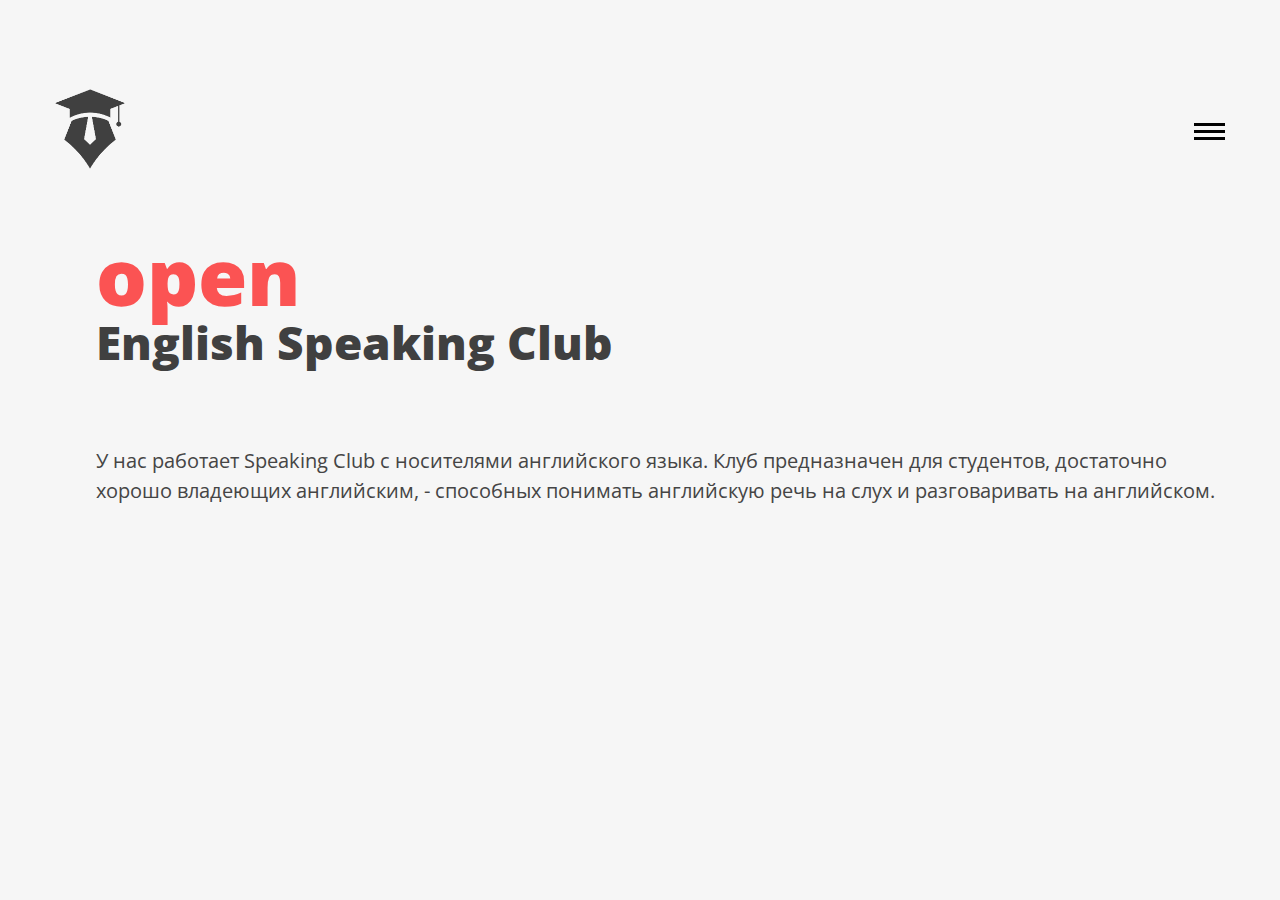
==== index.html @ 049766e4 "initial commit" ====
<!doctype html>
<html lang="en">
<head>
    <meta charset="UTF-8">
    <meta name="viewport"
          content="width=device-width, user-scalable=no, initial-scale=1.0, maximum-scale=1.0, minimum-scale=1.0">
    <meta http-equiv="X-UA-Compatible" content="ie=edge">
    <link rel="stylesheet" href="css/style.css">
    <title>Open Speaking Club</title>
</head>
<body>
<!-- header -->

<header role="header">

    <div class="container">

        <!-- logo -->

        <div id="logo">

            <a href="index.html" title="open-english LLC"><img src="images/logo-englcl.png" title="Open Speaking Club" alt="Open Speaking Club" width="70"/></a>

        </div>

        <!-- logo -->

        <!-- nav -->

        <nav role="header-nav" class="navy">
            <div id="menu-button" class=""><span></span><span></span><span></span></div>
            <ul class="hidden">

                <li class="nav-active"><a href="index.html" title="Work">Work</a></li>

                <li><a href="about.html" title="About">About</a></li>

                <li><a href="blog.html" title="Blog">Blog</a></li>

                <li><a href="contact.html" title="Contact">Contact</a></li>

            </ul>

        </nav>

        <!-- nav -->

    </div>

</header>

<main role="main-home" class="container">
    <div class="row">
        <section class="col-xs-12 col-sm-6 col-md-6 col-lg-6 ">

            <article role="pge-title-content">

                <header>

                    <h2><span>open</span> English Speaking Club</h2>

                </header>

                <p>У нас работает Speaking Club с носителями английского языка. Клуб предназначен для студентов, достаточно хорошо владеющих английским, - способных понимать английскую речь на слух и разговаривать на английском.</p>

            </article>

        </section>
    </div>
</main>

<script src="js/nav.js"></script>
</body>
</html>
---- css/style.css ----
@import url(https://fonts.googleapis.com/css?family=Open+Sans:400,300,300italic,400italic,600,600italic,700,700italic,800,800italic);


body{
    background-color: #f6f6f6;
    font-family: "Open Sans", sans-serif;
}
.hidden{
    /*display:none;*/
    top: -200% !important;
}

/*===== Header ===*/

header[role="header"]{ padding-top:80px; padding-bottom:39px}

header[role="header"] .container> div#logo{ padding:0; margin:0}

header[role="header"] .container> div#logo{ max-width:66px; float:left}

header[role="header"] .container> div#logo:active{opacity: .8}

header[role="header"] nav{ display:inline; padding-top:10px;transition-delay: 0s;

    transition-duration: 0.6s;transition-property: all;transition-timing-function: ease;}

header[role="header"] nav ul{position: fixed; z-index:60; text-align:center; width:100%; height:100%; top:0; left:0; right:0; background-color:rgba(255,255,255,0.8); padding:0; margin:0; padding-top:199px; transition: .8s ease-in-out;}

header[role="header"] nav ul > li{ font-weight:800; font-size:42px; display:block}

header[role="header"] nav ul > li > a{ display:block; line-height:72px; color:#404040}

header[role="header"] nav ul > li:hover a,header[role="header"] nav ul > li.nav-active a{ text-decoration:none; color:#fb5353;-webkit-transition: .5s; -moz-transition: .5s; -ms-transition: .5s; -o-transition: .5s; transition: .5s;}

header[role="header"] nav #menu-button {margin-top:35px; width: 31px;font-size: 0;float: right;height: 19px;position: relative; z-index:70;

    -webkit-transform: rotate(0deg);-moz-transform: rotate(0deg);-o-transform: rotate(0deg);transform: rotate(0deg);-webkit-transition: .5s ease-in-out;-moz-transition: .5s ease-in-out;-o-transition: .5s ease-in-out;transition: .5s ease-in-out;cursor: pointer;}

header[role="header"] nav #menu-button span {display: block;position: absolute;z-index: 60;height: 3px;

    width: 100%;background: #111111;opacity: 1;left: 0;

    -webkit-transform: rotate(0deg);-moz-transform: rotate(0deg);-o-transform: rotate(0deg);

    transform: rotate(0deg);-webkit-transition: .25s ease-in-out;-moz-transition: .25s ease-in-out;-o-transition: .25s ease-in-out;transition: .25s ease-in-out;}

header[role="header"] nav #menu-button span {background: #010101;}

header[role="header"] nav #menu-button span:nth-child(1) {top:0px;}

header[role="header"] nav #menu-button span:nth-child(2) {top:7px;}

header[role="header"] nav #menu-button span:nth-child(3) {top:14px;}

header[role="header"] nav #menu-button.open span:nth-child(1) {top: 10px;

    -webkit-transform: rotate(135deg);-moz-transform: rotate(135deg);-o-transform: rotate(135deg);transform: rotate(135deg);}

header[role="header"] nav #menu-button.open span:nth-child(2) {opacity: 0;left: -60px;}

header[role="header"] nav #menu-button.open span:nth-child(3) {top: 10px;

    -webkit-transform: rotate(-135deg);-moz-transform: rotate(-135deg);-o-transform: rotate(-135deg);transform: rotate(-135deg);}

/*===== main ===*/

main[role="main-home"],main[role="main-inner-wrapper"] { padding-bottom:90px}

main[role="main-home"] article[role="pge-title-content"],main[role="main-inner-wrapper"] article[role="pge-title-content"]{ padding-left:41px}

main[role="main-home"] article[role="pge-title-content"] header,main[role="main-inner-wrapper"] article[role="pge-title-content"] header{ padding-bottom:19px; padding-top:83px}

main[role="main-home"] article[role="pge-title-content"] header h2,main[role="main-inner-wrapper"] article[role="pge-title-content"] header h2{ font-size:46px; line-height:53px; color:#404040; font-weight:800}

main[role="main-home"] article[role="pge-title-content"] header h2 span,main[role="main-inner-wrapper"] article[role="pge-title-content"] header h2 span{ display:block; font-size:80px; color:#fb5353; padding-bottom:15px}

main[role="main-home"] article[role="pge-title-content"] p,main[role="main-inner-wrapper"] article[role="pge-title-content"] p{ font-size:20px; line-height:30px; color:#454545}

/*===Bootstrap containers======*/
.row>*{
   display: inline;
}
.container{
    padding-right: 15px;
    padding-left: 15px;
    margin-right: auto;
    margin-left: auto;
}
@media (min-width: 768px){
    .container {
        width: 750px;
    }
}

@media (min-width: 992px){
    .container {
        width: 970px;
    }
}

@media (min-width: 1200px){
    .container {
        width: 1170px;
    }
}
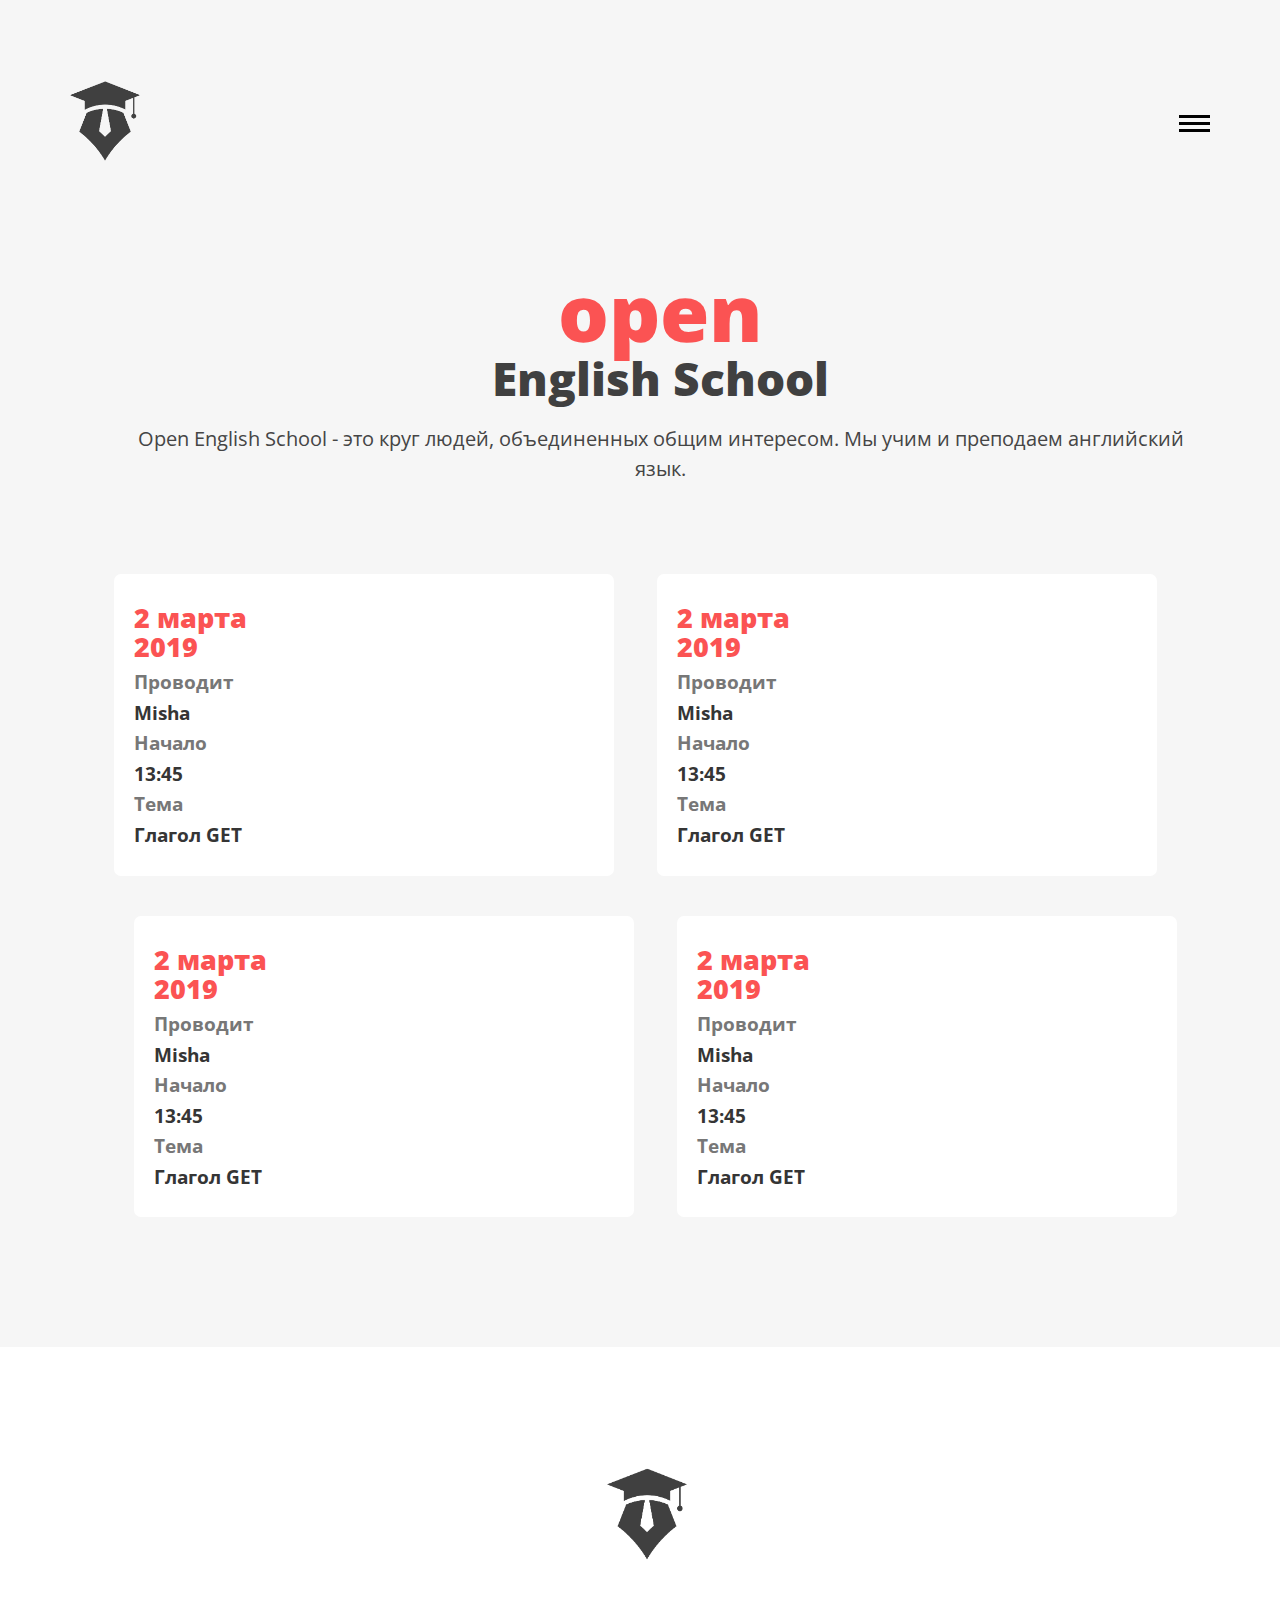
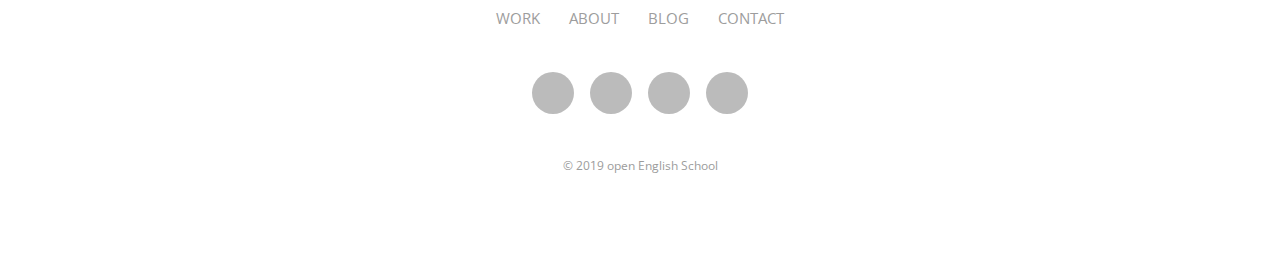
==== commit 57c14408: "adding content (start)" ====
--- a/index.html
+++ b/index.html
@@ -5,8 +5,12 @@
     <meta name="viewport"
           content="width=device-width, user-scalable=no, initial-scale=1.0, maximum-scale=1.0, minimum-scale=1.0">
     <meta http-equiv="X-UA-Compatible" content="ie=edge">
+    <link rel="stylesheet" href="css/responsive.css">
     <link rel="stylesheet" href="css/style.css">
-    <title>Open Speaking Club</title>
+    <link rel="stylesheet" href="css/set2.css">
+    <link rel="stylesheet" href="css/bootstrap.min.css">
+    <link rel="stylesheet" href="https://use.fontawesome.com/releases/v5.8.1/css/all.css" integrity="sha384-50oBUHEmvpQ+1lW4y57PTFmhCaXp0ML5d60M1M7uH2+nqUivzIebhndOJK28anvf" crossorigin="anonymous">
+    <title>Open Speaking School</title>
 </head>
 <body>
 <!-- header -->
@@ -19,7 +23,7 @@
 
         <div id="logo">
 
-            <a href="index.html" title="open-english LLC"><img src="images/logo-englcl.png" title="Open Speaking Club" alt="Open Speaking Club" width="70"/></a>
+            <a href="index.html" title="open-english"><img src="images/logo-englcl.png" title="Open Speaking Club" alt="Open Speaking Club" width="70"/></a>
 
         </div>
 
@@ -29,15 +33,15 @@
 
         <nav role="header-nav" class="navy">
             <div id="menu-button" class=""><span></span><span></span><span></span></div>
-            <ul class="hidden">
+            <ul class="hidden-castom">
 
                 <li class="nav-active"><a href="index.html" title="Work">Work</a></li>
 
-                <li><a href="about.html" title="About">About</a></li>
-
-                <li><a href="blog.html" title="Blog">Blog</a></li>
-
-                <li><a href="contact.html" title="Contact">Contact</a></li>
+                <li><a href="pages/about.html" title="About">About</a></li>
+
+                <li><a href="pages/blog.html" title="Blog">Blog</a></li>
+
+                <li><a href="pages/contact.html" title="Contact">Contact</a></li>
 
             </ul>
 
@@ -51,23 +55,147 @@
 
 <main role="main-home" class="container">
     <div class="row">
-        <section class="col-xs-12 col-sm-6 col-md-6 col-lg-6 ">
+
+        <section class="col-md-12 grid">
 
             <article role="pge-title-content">
 
                 <header>
 
-                    <h2><span>open</span> English Speaking Club</h2>
+                    <div><span>open</span> English School</div>
 
                 </header>
 
-                <p>У нас работает Speaking Club с носителями английского языка. Клуб предназначен для студентов, достаточно хорошо владеющих английским, - способных понимать английскую речь на слух и разговаривать на английском.</p>
+                <p>Open English School - это круг людей, объединенных общим интересом. Мы учим и преподаем английский язык.</p>
 
             </article>
 
         </section>
     </div>
+
+
+    <div class="container">
+        <div class="row cards">
+
+                <div class="card">
+                    <div class="card-body">
+                        <h5 class="card-title">
+                            <div class="day">2 марта</div>
+                            <div class="year">2019</div>
+                        </h5>
+                        <h6 class="card-subtitle mb-2 text-muted">Проводит</h6>
+                        <h5 class="card-sub-subtitle">Misha</h5>
+
+                        <h6 class="card-subtitle mb-2 text-muted">Начало</h6>
+                        <h5 class="card-sub-subtitle">13:45</h5>
+
+                        <h6 class="card-subtitle mb-2 text-muted">Тема</h6>
+                        <h5 class="card-sub-subtitle">Глагол GET</h5>
+                    </div>
+                </div>
+
+                <div class="card">
+                    <div class="card-body">
+                        <h5 class="card-title">
+                            <div class="day">2 марта</div>
+                            <div class="year">2019</div>
+                        </h5>
+                        <h6 class="card-subtitle mb-2 text-muted">Проводит</h6>
+                        <h5 class="card-sub-subtitle">Misha</h5>
+
+                        <h6 class="card-subtitle mb-2 text-muted">Начало</h6>
+                        <h5 class="card-sub-subtitle">13:45</h5>
+
+                        <h6 class="card-subtitle mb-2 text-muted">Тема</h6>
+                        <h5 class="card-sub-subtitle">Глагол GET</h5>
+                    </div>
+                </div>
+
+                <div class="card">
+                    <div class="card-body">
+                        <h5 class="card-title">
+                            <div class="day">2 марта</div>
+                            <div class="year">2019</div>
+                        </h5>
+                        <h6 class="card-subtitle mb-2 text-muted">Проводит</h6>
+                        <h5 class="card-sub-subtitle">Misha</h5>
+
+                        <h6 class="card-subtitle mb-2 text-muted">Начало</h6>
+                        <h5 class="card-sub-subtitle">13:45</h5>
+
+                        <h6 class="card-subtitle mb-2 text-muted">Тема</h6>
+                        <h5 class="card-sub-subtitle">Глагол GET</h5>
+                    </div>
+                </div>
+
+                <div class="card" style="margin-right: 0">
+                    <div class="card-body">
+                        <h5 class="card-title">
+                            <div class="day">2 марта</div>
+                            <div class="year">2019</div>
+                        </h5>
+                        <h6 class="card-subtitle mb-2 text-muted">Проводит</h6>
+                        <h5 class="card-sub-subtitle">Misha</h5>
+
+                        <h6 class="card-subtitle mb-2 text-muted">Начало</h6>
+                        <h5 class="card-sub-subtitle">13:45</h5>
+
+                        <h6 class="card-subtitle mb-2 text-muted">Тема</h6>
+                        <h5 class="card-sub-subtitle">Глагол GET</h5>
+                    </div>
+                </div>
+            </div>
+    </div>
 </main>
+
+
+<footer role="footer">
+
+    <!-- logo -->
+
+    <h1>
+
+        <a href="index.html" title="open-english"><img src="images/logo-englcl.png" width="80" title="open-english" alt="open-english"/></a>
+
+    </h1>
+
+    <!-- logo -->
+
+    <!-- nav -->
+
+    <nav role="footer-nav">
+
+        <ul>
+
+            <li><a href="pages/index.html" title="Work">Work</a></li>
+
+            <li><a href="pages/about.html" title="About">About</a></li>
+
+            <li><a href="pages/blog.html" title="Blog">Blog</a></li>
+
+            <li><a href="pages/contact.html" title="Contact">Contact</a></li>
+
+        </ul>
+
+    </nav>
+
+    <!-- nav -->
+
+    <ul role="social-icons">
+
+        <li><a href="#"><i class="fab fa-telegram-plane" aria-hidden="true"></i></a></li>
+
+        <li><a href="#"><i class="fab fa-facebook-f" aria-hidden="true"></i></a></li>
+
+        <li><a href="#"><i class="fab fa-linkedin-in" aria-hidden="true"></i></a></li>
+
+        <li><a href="#"><i class="fab fa-instagram" aria-hidden="true"></i></a></li>
+
+    </ul>
+
+    <p class="copy-right">&copy; 2019  open English School</p>
+
+</footer>
 
 <script src="js/nav.js"></script>
 </body>
--- a/css/responsive.css
+++ b/css/responsive.css
@@ -0,0 +1,11 @@
+@media (max-width: 1440px) {
+    main[role="main-home"] .container .row .card{
+        width: 500px !important;
+    }
+}
+
+@media (max-width: 768px) {
+    main[role="main-home"] .container .row .card{
+        width: 100% !important;
+    }
+}--- a/css/style.css
+++ b/css/style.css
@@ -5,104 +5,296 @@
     background-color: #f6f6f6;
     font-family: "Open Sans", sans-serif;
 }
-.hidden{
+.hidden-castom{
     /*display:none;*/
     top: -200% !important;
 }
-
 /*===== Header ===*/
 
-header[role="header"]{ padding-top:80px; padding-bottom:39px}
-
-header[role="header"] .container> div#logo{ padding:0; margin:0}
-
-header[role="header"] .container> div#logo{ max-width:66px; float:left}
-
-header[role="header"] .container> div#logo:active{opacity: .8}
-
-header[role="header"] nav{ display:inline; padding-top:10px;transition-delay: 0s;
-
-    transition-duration: 0.6s;transition-property: all;transition-timing-function: ease;}
-
-header[role="header"] nav ul{position: fixed; z-index:60; text-align:center; width:100%; height:100%; top:0; left:0; right:0; background-color:rgba(255,255,255,0.8); padding:0; margin:0; padding-top:199px; transition: .8s ease-in-out;}
-
-header[role="header"] nav ul > li{ font-weight:800; font-size:42px; display:block}
-
-header[role="header"] nav ul > li > a{ display:block; line-height:72px; color:#404040}
-
-header[role="header"] nav ul > li:hover a,header[role="header"] nav ul > li.nav-active a{ text-decoration:none; color:#fb5353;-webkit-transition: .5s; -moz-transition: .5s; -ms-transition: .5s; -o-transition: .5s; transition: .5s;}
-
-header[role="header"] nav #menu-button {margin-top:35px; width: 31px;font-size: 0;float: right;height: 19px;position: relative; z-index:70;
-
-    -webkit-transform: rotate(0deg);-moz-transform: rotate(0deg);-o-transform: rotate(0deg);transform: rotate(0deg);-webkit-transition: .5s ease-in-out;-moz-transition: .5s ease-in-out;-o-transition: .5s ease-in-out;transition: .5s ease-in-out;cursor: pointer;}
-
-header[role="header"] nav #menu-button span {display: block;position: absolute;z-index: 60;height: 3px;
-
-    width: 100%;background: #111111;opacity: 1;left: 0;
-
-    -webkit-transform: rotate(0deg);-moz-transform: rotate(0deg);-o-transform: rotate(0deg);
-
-    transform: rotate(0deg);-webkit-transition: .25s ease-in-out;-moz-transition: .25s ease-in-out;-o-transition: .25s ease-in-out;transition: .25s ease-in-out;}
-
-header[role="header"] nav #menu-button span {background: #010101;}
-
-header[role="header"] nav #menu-button span:nth-child(1) {top:0px;}
-
-header[role="header"] nav #menu-button span:nth-child(2) {top:7px;}
-
-header[role="header"] nav #menu-button span:nth-child(3) {top:14px;}
-
-header[role="header"] nav #menu-button.open span:nth-child(1) {top: 10px;
-
-    -webkit-transform: rotate(135deg);-moz-transform: rotate(135deg);-o-transform: rotate(135deg);transform: rotate(135deg);}
-
-header[role="header"] nav #menu-button.open span:nth-child(2) {opacity: 0;left: -60px;}
-
-header[role="header"] nav #menu-button.open span:nth-child(3) {top: 10px;
-
-    -webkit-transform: rotate(-135deg);-moz-transform: rotate(-135deg);-o-transform: rotate(-135deg);transform: rotate(-135deg);}
-
+header[role="header"] {
+    padding-top: 80px;
+    padding-bottom: 39px;
+}
+
+header[role="header"] .container>div#logo {
+    padding: 0;
+    margin: 0
+}
+
+header[role="header"] .container>div#logo {
+    max-width: 66px;
+    float: left
+}
+
+header[role="header"] .container>div#logo:active {
+    opacity: .8
+}
+
+header[role="header"] nav {
+    display: inline;
+    padding-top: 10px;
+    transition-delay: 0s;
+    transition-duration: 0.6s;
+    transition-property: all;
+    transition-timing-function: ease;
+}
+
+header[role="header"] nav ul {
+    position: fixed;
+    z-index: 60;
+    text-align: center;
+    width: 100%;
+    height: 100%;
+    top: 0;
+    left: 0;
+    right: 0;
+    background-color: rgba(255, 255, 255, 0.8);
+    padding: 0;
+    margin: 0;
+    padding-top: 10%;
+    transition: .8s ease-in-out;
+}
+
+header[role="header"] nav ul>li {
+    font-weight: 800;
+    font-size: 42px;
+    display: block
+}
+
+header[role="header"] nav ul>li>a {
+    display: block;
+    line-height: 72px;
+    color: #404040
+}
+
+header[role="header"] nav ul>li:hover a,
+header[role="header"] nav ul>li.nav-active a {
+    text-decoration: none;
+    color: #fb5353;
+    -webkit-transition: .5s;
+    -moz-transition: .5s;
+    -ms-transition: .5s;
+    -o-transition: .5s;
+    transition: .5s;
+}
+
+header[role="header"] nav #menu-button {
+    margin-top: 35px;
+    width: 31px;
+    font-size: 0;
+    float: right;
+    height: 19px;
+    position: relative;
+    z-index: 70;
+    -webkit-transform: rotate(0deg);
+    -moz-transform: rotate(0deg);
+    -o-transform: rotate(0deg);
+    transform: rotate(0deg);
+    -webkit-transition: .5s ease-in-out;
+    -moz-transition: .5s ease-in-out;
+    -o-transition: .5s ease-in-out;
+    transition: .5s ease-in-out;
+    cursor: pointer;
+}
+
+header[role="header"] nav #menu-button span {
+    display: block;
+    position: absolute;
+    z-index: 60;
+    height: 3px;
+    width: 100%;
+    background: #111111;
+    opacity: 1;
+    left: 0;
+    -webkit-transform: rotate(0deg);
+    -moz-transform: rotate(0deg);
+    -o-transform: rotate(0deg);
+    transform: rotate(0deg);
+    -webkit-transition: .25s ease-in-out;
+    -moz-transition: .25s ease-in-out;
+    -o-transition: .25s ease-in-out;
+    transition: .25s ease-in-out;
+}
+
+header[role="header"] nav #menu-button span {
+    background: #010101;
+}
+
+header[role="header"] nav #menu-button span:nth-child(1) {
+    top: 0px;
+}
+
+header[role="header"] nav #menu-button span:nth-child(2) {
+    top: 7px;
+}
+
+header[role="header"] nav #menu-button span:nth-child(3) {
+    top: 14px;
+}
+
+header[role="header"] nav #menu-button.open span:nth-child(1) {
+    top: 10px;
+    -webkit-transform: rotate(135deg);
+    -moz-transform: rotate(135deg);
+    -o-transform: rotate(135deg);
+    transform: rotate(135deg);
+}
+
+header[role="header"] nav #menu-button.open span:nth-child(2) {
+    opacity: 0;
+    left: -60px;
+}
+
+header[role="header"] nav #menu-button.open span:nth-child(3) {
+    top: 10px;
+    -webkit-transform: rotate(-135deg);
+    -moz-transform: rotate(-135deg);
+    -o-transform: rotate(-135deg);
+    transform: rotate(-135deg);
+}
 /*===== main ===*/
 
-main[role="main-home"],main[role="main-inner-wrapper"] { padding-bottom:90px}
-
-main[role="main-home"] article[role="pge-title-content"],main[role="main-inner-wrapper"] article[role="pge-title-content"]{ padding-left:41px}
-
-main[role="main-home"] article[role="pge-title-content"] header,main[role="main-inner-wrapper"] article[role="pge-title-content"] header{ padding-bottom:19px; padding-top:83px}
-
-main[role="main-home"] article[role="pge-title-content"] header h2,main[role="main-inner-wrapper"] article[role="pge-title-content"] header h2{ font-size:46px; line-height:53px; color:#404040; font-weight:800}
-
-main[role="main-home"] article[role="pge-title-content"] header h2 span,main[role="main-inner-wrapper"] article[role="pge-title-content"] header h2 span{ display:block; font-size:80px; color:#fb5353; padding-bottom:15px}
-
-main[role="main-home"] article[role="pge-title-content"] p,main[role="main-inner-wrapper"] article[role="pge-title-content"] p{ font-size:20px; line-height:30px; color:#454545}
-
-/*===Bootstrap containers======*/
-.row>*{
-   display: inline;
-}
-.container{
-    padding-right: 15px;
-    padding-left: 15px;
-    margin-right: auto;
-    margin-left: auto;
-}
-@media (min-width: 768px){
-    .container {
-        width: 750px;
-    }
-}
-
-@media (min-width: 992px){
-    .container {
-        width: 970px;
-    }
-}
-
-@media (min-width: 1200px){
-    .container {
-        width: 1170px;
-    }
-}
-
-
-
+main[role="main-home"],
+main[role="main-inner-wrapper"] {
+    padding-bottom: 90px;
+}
+
+main[role="main-home"] article[role="pge-title-content"],
+main[role="main-inner-wrapper"] article[role="pge-title-content"] {
+    padding-left: 41px;
+    margin-bottom: 90px;
+}
+
+main[role="main-home"] article[role="pge-title-content"] header,
+main[role="main-inner-wrapper"] article[role="pge-title-content"] header {
+    padding-bottom: 19px;
+    padding-top: 83px;
+}
+
+main[role="main-home"] article[role="pge-title-content"] header div,
+main[role="main-inner-wrapper"] article[role="pge-title-content"] header div {
+    font-size: 46px;
+    line-height: 53px;
+    color: #404040;
+    font-weight: 800;
+}
+
+main[role="main-home"] article[role="pge-title-content"] header div span,
+main[role="main-inner-wrapper"] article[role="pge-title-content"] header div span {
+    display: block;
+    font-size: 80px;
+    color: #fb5353;
+    padding-bottom: 15px
+}
+
+main[role="main-home"] article[role="pge-title-content"] p,
+main[role="main-inner-wrapper"] article[role="pge-title-content"] p {
+    font-size: 20px;
+    line-height: 30px;
+    color: #454545
+}
+main[role="main-home"] .container>.cards{
+    text-align: center;
+}
+main[role="main-home"] .container .row .card{
+    display: inline-block;
+    width: 250px;
+    text-align: left;
+    background-color: #fff;
+    padding: 20px;
+    -webkit-border-radius: 10px;
+    -moz-border-radius: 10px;
+    border-radius: 7px;
+    margin-right: 40px;
+    margin-bottom: 40px;
+}
+div.card:last-child{
+    margin-right: 0;
+}
+main[role="main-home"] .container .row .card .card-subtitle,
+main[role="main-home"] .container .row .card .card-sub-subtitle{
+     font-size: 14pt;
+ }
+main[role="main-home"] .container .row .card-title{
+    font-size: 20pt;
+    color:#fb5353;
+    font-weight: 800;
+}
+
+/*=====Footer========*/
+footer[role="footer"] {
+    background-color: #FFF;
+    padding-top: 100px;
+    padding-bottom: 77px
+}
+
+footer[role="footer"]>h1 a {
+    margin: 0 auto;
+    display: block;
+    max-width: 66px;
+}
+
+footer[role="footer"] nav {
+    padding-top: 37px;
+    padding-bottom: 43px
+}
+
+footer[role="footer"] nav>ul {
+    text-align: center;
+    padding: 0;
+    margin: 0
+}
+
+footer[role="footer"] nav>ul>li {
+    display: inline-block;
+    text-transform: uppercase;
+    font-size: 15px;
+    margin: 0 13px
+}
+
+footer[role="footer"] nav>ul>li>a {
+    color: #9d9d9d
+}
+
+footer[role="footer"] nav>ul>li:hover a {
+    text-decoration: none;
+    color: #fb5353
+}
+
+footer[role="footer"] ul[role="social-icons"] {
+    padding: 0;
+    margin: 0;
+    text-align: center;
+    padding-bottom: 40px;
+}
+
+footer[role="footer"] ul[role="social-icons"]>li {
+    display: inline-block;
+    margin: 0 6.5px
+}
+
+footer[role="footer"] ul[role="social-icons"]>li>a {
+    display: block;
+    width: 42px;
+    height: 42px;
+    background-color: #bbbbbb;
+    color: #FFF;
+    line-height: 42px;
+    font-size: 20px;
+    border-radius: 100%;
+    text-align: center
+}
+
+footer[role="footer"] ul[role="social-icons"]>li:hover a {
+    background-color: #fb5353
+}
+
+footer[role="footer"] .copy-right {
+    text-align: center;
+    display: block;
+    font-size: 12px;
+    line-height: 13px;
+    color: #9c9c9c
+}
+
+
--- a/css/set2.css
+++ b/css/set2.css
@@ -0,0 +1,362 @@
+.grid {
+
+	position: relative;
+
+	list-style: none; overflow:hidden; 
+
+	text-align: center;
+
+}
+
+
+
+/* Common style */
+
+.grid figure {
+
+	position: relative;margin-bottom:31px;
+
+	overflow: hidden;
+
+	min-width: 100%;
+
+	max-width: 100%;
+
+	width:100%;
+
+	height: 100%; min-height:100%;
+
+	background: #3085a3;
+
+	text-align: center;
+
+	cursor: pointer;
+
+}
+
+
+
+.grid figure img {
+
+	position: relative;
+
+	display: block;
+
+	min-height: 100%;
+
+	max-width: 100%;
+
+	opacity: 0.8;
+
+}
+
+
+
+.grid figure figcaption {
+
+	padding:0;
+
+	color: #fff;
+
+	text-transform: uppercase;
+
+	font-size: 1.25em;
+
+	-webkit-backface-visibility: hidden;
+
+	backface-visibility: hidden;
+
+	line-height:100%;
+
+}
+
+.grid figure figcaption header a{}
+
+.grid figure figcaption::before,
+
+.grid figure figcaption::after {
+
+	pointer-events: none;
+
+}
+
+
+
+.grid figure figcaption,
+
+.grid figure figcaption > a {
+
+	position: absolute;
+
+	top: 0;
+
+	left: 0;
+
+	width: 100%;
+
+	height: 100%;
+
+}
+
+
+
+/* Anchor will cover the whole item by default */
+
+/* For some effects it will show as a button */
+
+.grid figure figcaption > a {
+
+	z-index: 1000;
+
+	text-indent: 200%;
+
+	white-space: nowrap;
+
+	font-size: 0;
+
+	opacity: 0;
+
+}
+
+
+
+.grid figure h2 {
+
+	word-spacing: -0.15em;
+
+	font-weight:400; color:#FFF;
+
+}
+
+
+
+.grid figure h2 span {
+
+	font-weight: 800;
+
+}
+
+
+
+.grid figure h2,
+
+.grid figure p {
+
+	margin: 0;
+
+}
+
+
+
+.grid figure p {
+
+	letter-spacing: 1px;
+
+	font-size:16px; line-height:22px;
+
+}
+
+
+
+
+
+/* Individual effects */
+
+
+
+
+/*---------------*/
+
+/***** Oscar *****/
+
+/*---------------*/
+
+
+
+figure.effect-oscar {
+
+	/*background: -webkit-linear-gradient(45deg, #22682a 0%, #9b4a1b 40%, #3a342a 100%);
+
+	background: linear-gradient(45deg, #22682a 0%,#9b4a1b 40%,#3a342a 100%);*/
+
+	background-color:#fb5353;
+
+}
+
+
+
+figure.effect-oscar img {
+
+	opacity: 1;
+
+	-webkit-transition: opacity 0.35s;
+
+	transition: opacity 0.35s;
+
+}
+
+
+
+figure.effect-oscar figcaption {
+
+	padding: 4em;
+
+	background-color: rgba(58,52,42,0);
+
+	-webkit-transition: background-color 0.35s;
+
+	transition: background-color 0.35s;
+
+}
+
+
+
+figure.effect-oscar figcaption::before {
+
+	position: absolute;
+
+	top: 30px;
+
+	right: 30px;
+
+	bottom: 30px;
+
+	left: 30px;
+
+	border: 1px solid #fff;
+
+	content: '';
+
+}
+
+
+
+figure.effect-oscar h2 {
+
+font-weight:400;	margin: 20% 0 10px 0;
+
+	-webkit-transition: -webkit-transform 0.35s;
+
+	transition: transform 0.35s;
+
+	-webkit-transform: translate3d(0,100%,0);
+
+	transform: translate3d(0,100%,0);
+
+}
+
+figure.effect-oscar h2 span{
+
+	font-weight:800
+
+}
+
+figure.effect-oscar figcaption::before,
+
+figure.effect-oscar p {
+
+	font-weight:400;
+
+	opacity: 0;
+
+	-webkit-transition: opacity 0.35s, -webkit-transform 0.35s;
+
+	transition: opacity 0.35s, transform 0.35s;
+
+	-webkit-transform: scale(0);
+
+	transform: scale(0);
+
+}
+
+
+
+figure.effect-oscar:hover h2 {
+
+	-webkit-transform: translate3d(0,0,0);
+
+	transform: translate3d(0,0,0);
+
+}
+
+
+
+figure.effect-oscar:hover figcaption::before,
+
+figure.effect-oscar:hover p {
+
+	opacity: 1;
+
+	-webkit-transform: scale(1);
+
+	transform: scale(1);
+
+}
+
+
+
+figure.effect-oscar:hover figcaption {
+
+	background-color: rgba(58,52,42,0);
+
+}
+
+
+
+figure.effect-oscar:hover img {
+
+	opacity: 0.4;
+
+}
+
+
+
+@media screen and (max-width: 50em) {
+
+	.content {
+
+		padding: 0 10px;
+
+		text-align: center;
+
+	}
+
+	.grid figure {
+
+		display: inline-block;
+
+		float: none;
+
+		margin: 10px auto;
+
+		width: 100%;
+
+	}
+
+}
+
+@media (min-width: 768px) and (max-width: 991px) {
+
+	figure.effect-oscar figcaption::before{ left:10px; right:10px; top:10px; bottom:10px;}
+
+	figure.effect-oscar figcaption{ padding:0em}
+
+	figure.effect-oscar h2{ font-size:20px;}
+
+	figure.effect-oscar p{ font-size:13px;  padding:2%; display:block; width:90%; margin:0 auto;}
+
+}
+
+
+
+@media (max-width: 767px) {
+
+	figure.effect-oscar figcaption::before{ left:10px; right:10px; top:10px; bottom:10px;}
+
+	figure.effect-oscar figcaption{ padding:0em}
+
+	figure.effect-oscar h2{ font-size:15px;}
+
+	figure.effect-oscar p{ font-size:13px;  padding:2%; display:block; width:90%; margin:0 auto;}
+
+}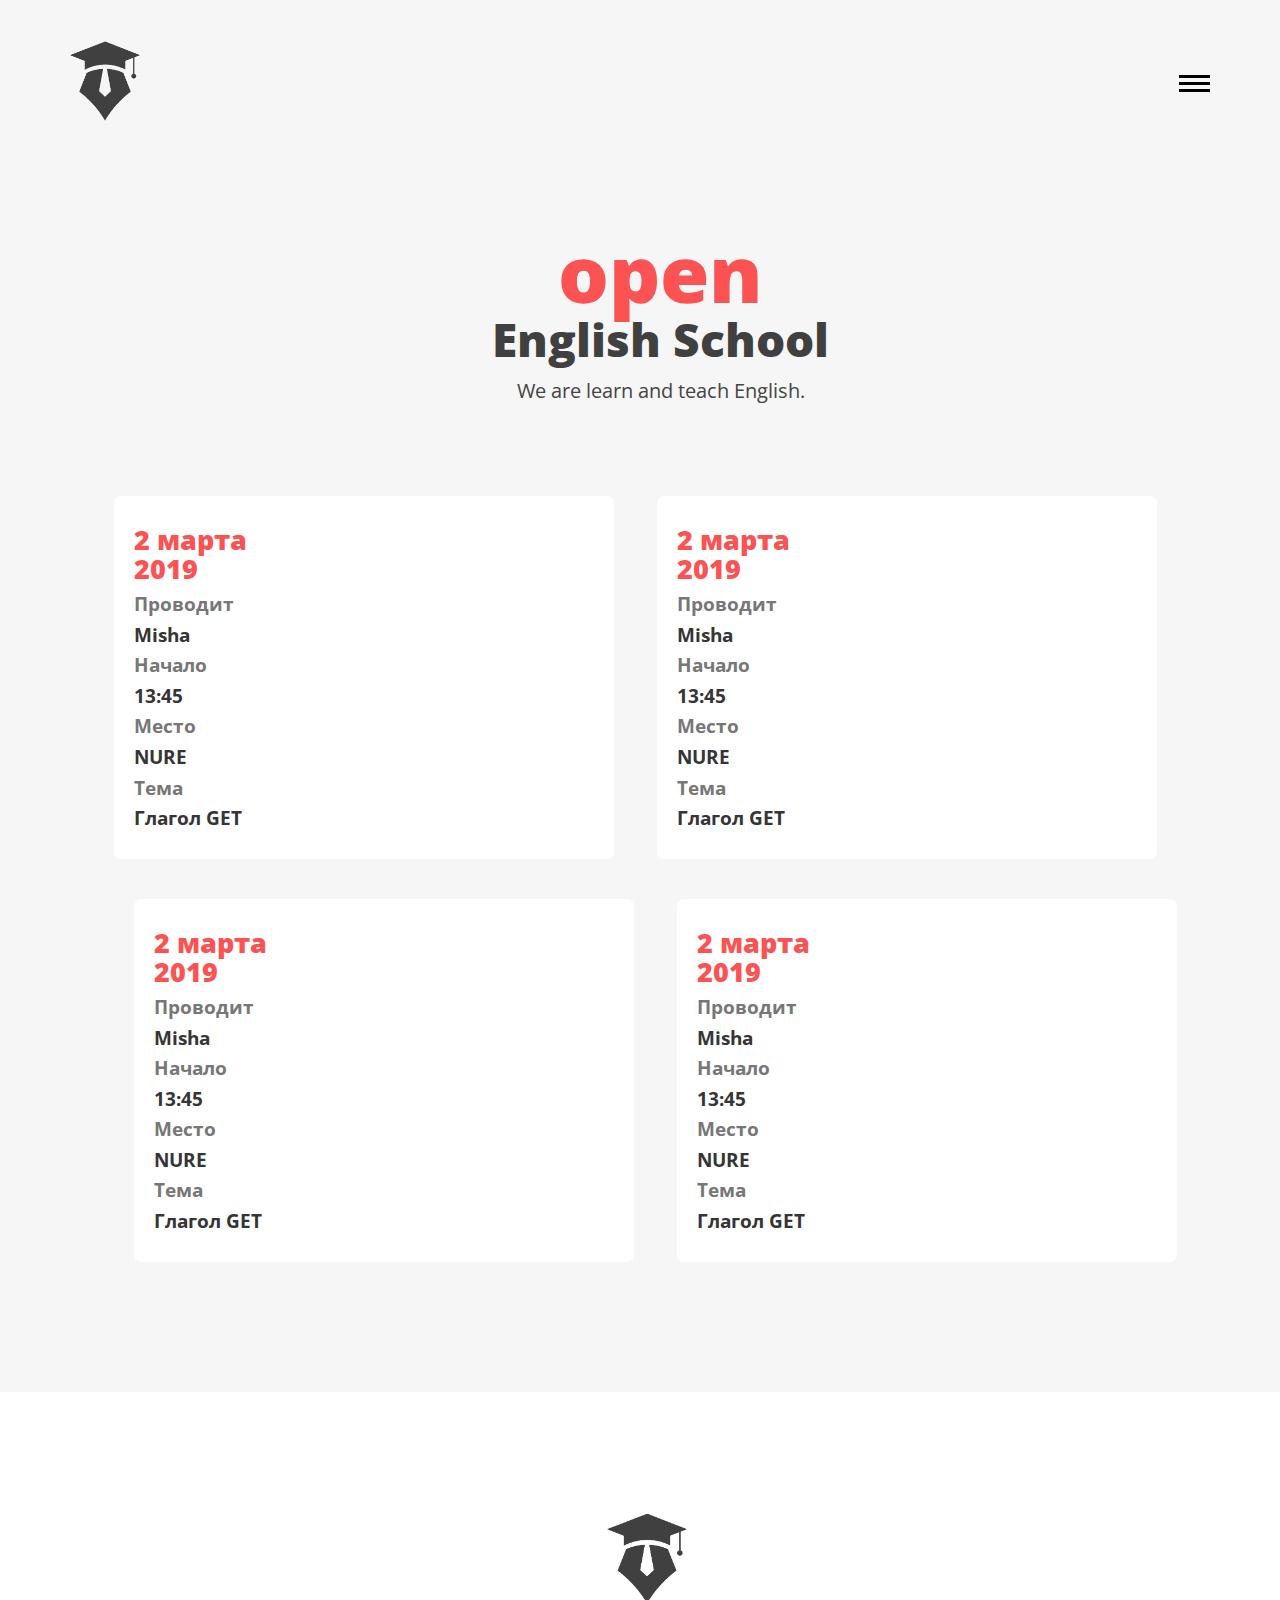
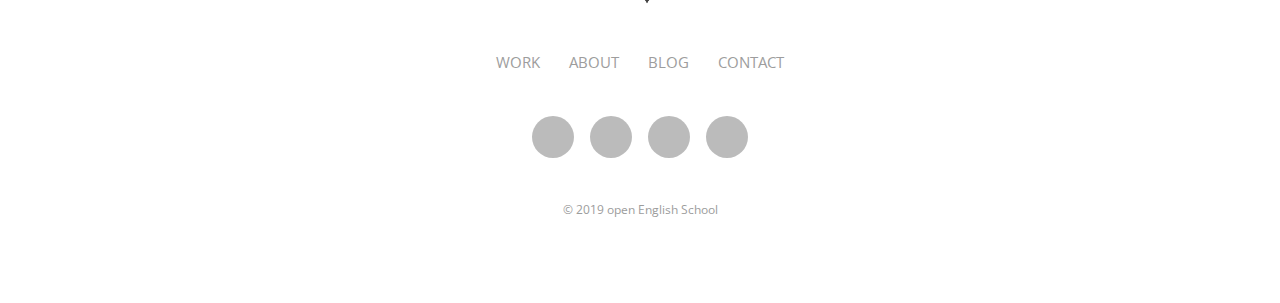
==== commit 2c84d83e: "about&blog pages" ====
--- a/index.html
+++ b/index.html
@@ -23,7 +23,7 @@
 
         <div id="logo">
 
-            <a href="index.html" title="open-english"><img src="images/logo-englcl.png" title="Open Speaking Club" alt="Open Speaking Club" width="70"/></a>
+            <a href="index.html" title="open-english"><img src="src/images/logo-englcl.png" title="Open Speaking Club" alt="Open Speaking Club" width="70"/></a>
 
         </div>
 
@@ -66,7 +66,7 @@
 
                 </header>
 
-                <p>Open English School - это круг людей, объединенных общим интересом. Мы учим и преподаем английский язык.</p>
+                <p>We are learn and teach English.</p>
 
             </article>
 
@@ -89,6 +89,9 @@
                         <h6 class="card-subtitle mb-2 text-muted">Начало</h6>
                         <h5 class="card-sub-subtitle">13:45</h5>
 
+                        <h6 class="card-subtitle mb-2 text-muted">Место</h6>
+                        <h5 class="card-sub-subtitle">NURE</h5>
+
                         <h6 class="card-subtitle mb-2 text-muted">Тема</h6>
                         <h5 class="card-sub-subtitle">Глагол GET</h5>
                     </div>
@@ -106,6 +109,9 @@
                         <h6 class="card-subtitle mb-2 text-muted">Начало</h6>
                         <h5 class="card-sub-subtitle">13:45</h5>
 
+                        <h6 class="card-subtitle mb-2 text-muted">Место</h6>
+                        <h5 class="card-sub-subtitle">NURE</h5>
+
                         <h6 class="card-subtitle mb-2 text-muted">Тема</h6>
                         <h5 class="card-sub-subtitle">Глагол GET</h5>
                     </div>
@@ -123,6 +129,9 @@
                         <h6 class="card-subtitle mb-2 text-muted">Начало</h6>
                         <h5 class="card-sub-subtitle">13:45</h5>
 
+                        <h6 class="card-subtitle mb-2 text-muted">Место</h6>
+                        <h5 class="card-sub-subtitle">NURE</h5>
+
                         <h6 class="card-subtitle mb-2 text-muted">Тема</h6>
                         <h5 class="card-sub-subtitle">Глагол GET</h5>
                     </div>
@@ -139,6 +148,9 @@
 
                         <h6 class="card-subtitle mb-2 text-muted">Начало</h6>
                         <h5 class="card-sub-subtitle">13:45</h5>
+
+                        <h6 class="card-subtitle mb-2 text-muted">Место</h6>
+                        <h5 class="card-sub-subtitle">NURE</h5>
 
                         <h6 class="card-subtitle mb-2 text-muted">Тема</h6>
                         <h5 class="card-sub-subtitle">Глагол GET</h5>
@@ -155,7 +167,7 @@
 
     <h1>
 
-        <a href="index.html" title="open-english"><img src="images/logo-englcl.png" width="80" title="open-english" alt="open-english"/></a>
+        <a href="index.html" title="open-english"><img src="src/images/logo-englcl.png" width="80" title="open-english" alt="open-english"/></a>
 
     </h1>
 
@@ -196,7 +208,7 @@
     <p class="copy-right">&copy; 2019  open English School</p>
 
 </footer>
-
 <script src="js/nav.js"></script>
+
 </body>
 </html>--- a/css/style.css
+++ b/css/style.css
@@ -12,8 +12,8 @@
 /*===== Header ===*/
 
 header[role="header"] {
-    padding-top: 80px;
-    padding-bottom: 39px;
+    padding-top: 40px;
+    padding-bottom: 40px;
 }
 
 header[role="header"] .container>div#logo {
@@ -167,7 +167,7 @@
 
 main[role="main-home"] article[role="pge-title-content"] header,
 main[role="main-inner-wrapper"] article[role="pge-title-content"] header {
-    padding-bottom: 19px;
+    /*padding-bottom: 19px;*/
     padding-top: 83px;
 }
 
@@ -177,11 +177,13 @@
     line-height: 53px;
     color: #404040;
     font-weight: 800;
-}
-
+    margin-bottom: 10px;
+}
+.contact-header header h2 span,
 main[role="main-home"] article[role="pge-title-content"] header div span,
 main[role="main-inner-wrapper"] article[role="pge-title-content"] header div span {
     display: block;
+    font-weight: 800;
     font-size: 80px;
     color: #fb5353;
     padding-bottom: 15px
@@ -207,6 +209,7 @@
     border-radius: 7px;
     margin-right: 40px;
     margin-bottom: 40px;
+    transition: .3s;
 }
 div.card:last-child{
     margin-right: 0;
@@ -221,6 +224,152 @@
     font-weight: 800;
 }
 
+main[role="main-home"] .container .row .card:hover{
+    transform: translateY(5%);
+    transition: .3s;
+}
+
+/*========Blog===========*/
+main[role="main-home"] .main-blog section{
+    float: left;
+    height: 100%;
+}
+.gal {
+
+
+    -webkit-column-count: 2; /* Chrome, Safari, Opera */
+    -moz-column-count: 2; /* Firefox */
+    column-count: 2;
+
+
+}
+.gal section{
+    width: 100%;
+    margin-right: 45px;
+}
+@media (max-width: 500px) {
+
+    .gal {
+
+
+        -webkit-column-count: 1; /* Chrome, Safari, Opera */
+        -moz-column-count: 1; /* Firefox */
+        column-count: 1;
+
+
+    }
+
+}
+/*==========Contact===============*/
+article[role="pge-title-content"].contact-header {
+    padding-bottom: 218px
+}
+
+article[role="pge-title-content"].contact-header p a {
+    color: #343434;
+    padding-right: 34px
+}
+
+article[role="pge-title-content"].contact-header p a:hover {
+    color: #fb5353;
+    text-decoration: none
+}
+
+.demo-wrapper {
+    width: 100%;
+    margin: 0 auto;
+    height: 499px;
+}
+
+#surabaya {
+    width: 100%;
+    height: 100%;
+}
+
+.error_message {
+    color: #e84d49
+}
+
+#success_page h3,
+#success_page p {
+    color: #60ca6f
+}
+
+.contat-from-wrapper {
+    padding: 0 69px;
+}
+
+.contat-from-wrapper input[type="text"],
+.contat-from-wrapper input[type="email"],
+.contat-from-wrapper textarea {
+    width: 100%;
+    display: block;
+    outline: none;
+    border-bottom: 1px solid #bbbbbb;
+    background-color: inherit;
+    color: #404040;
+    font-size: 21px;
+    line-height: 23px;
+    padding-bottom: 24px
+}
+
+.contat-from-wrapper input[type="text"]:focus,
+.contat-from-wrapper input[type="email"]:focus,
+.contat-from-wrapper textarea:focus {
+    border-bottom-color: #9f9e9e
+}
+
+.contat-from-wrapper form ::-webkit-input-placeholder {
+    color: #404040;
+}
+
+.contat-from-wrapper form ::-moz-placeholder {
+    color: #404040;
+}
+
+
+/* firefox 19+ */
+
+.contat-from-wrapper form :-ms-input-placeholder {
+    color: #404040;
+}
+
+
+/* ie */
+
+.contat-from-wrapper form input:-moz-placeholder {
+    color: #404040;
+}
+.contat-from-wrapper input[type="text"],
+.contat-from-wrapper input[type="email"],
+.contat-from-wrapper textarea {
+    border-bottom: 1px solid #bbbbbb;
+    border-left: none;
+    border-right: none;
+    border-top: none;
+    height: 77px;
+    margin-top: 56px
+}
+
+.contat-from-wrapper input[type="submit"] {
+    display: block;
+    border: none;
+    outline: none;
+    width: 200px;
+    line-height: 60px;
+    text-transform: uppercase;
+    font-size: 21px;
+    color: #FFF;
+    font-weight: 800;
+    letter-spacing: 2px;
+    background-color: #e84d49;
+    margin: 41px auto;
+    margin-bottom: 0
+}
+
+.contat-from-wrapper input[type="submit"]:hover {
+    background-color: #f8524e
+}
 /*=====Footer========*/
 footer[role="footer"] {
     background-color: #FFF;
@@ -298,3 +447,5 @@
 }
 
 
+
+
--- a/css/set2.css
+++ b/css/set2.css
@@ -179,7 +179,7 @@
 
 	background: linear-gradient(45deg, #22682a 0%,#9b4a1b 40%,#3a342a 100%);*/
 
-	background-color:#fb5353;
+	background-color:black;
 
 }
 
@@ -281,17 +281,17 @@
 
 
 
-figure.effect-oscar:hover figcaption::before,
-
-figure.effect-oscar:hover p {
-
-	opacity: 1;
-
-	-webkit-transform: scale(1);
-
-	transform: scale(1);
-
-}
+/*figure.effect-oscar:hover figcaption::before,*/
+
+/*figure.effect-oscar:hover p {*/
+
+	/*opacity: 1;*/
+
+	/*-webkit-transform: scale(1);*/
+
+	/*transform: scale(1);*/
+
+/*}*/
 
 
 
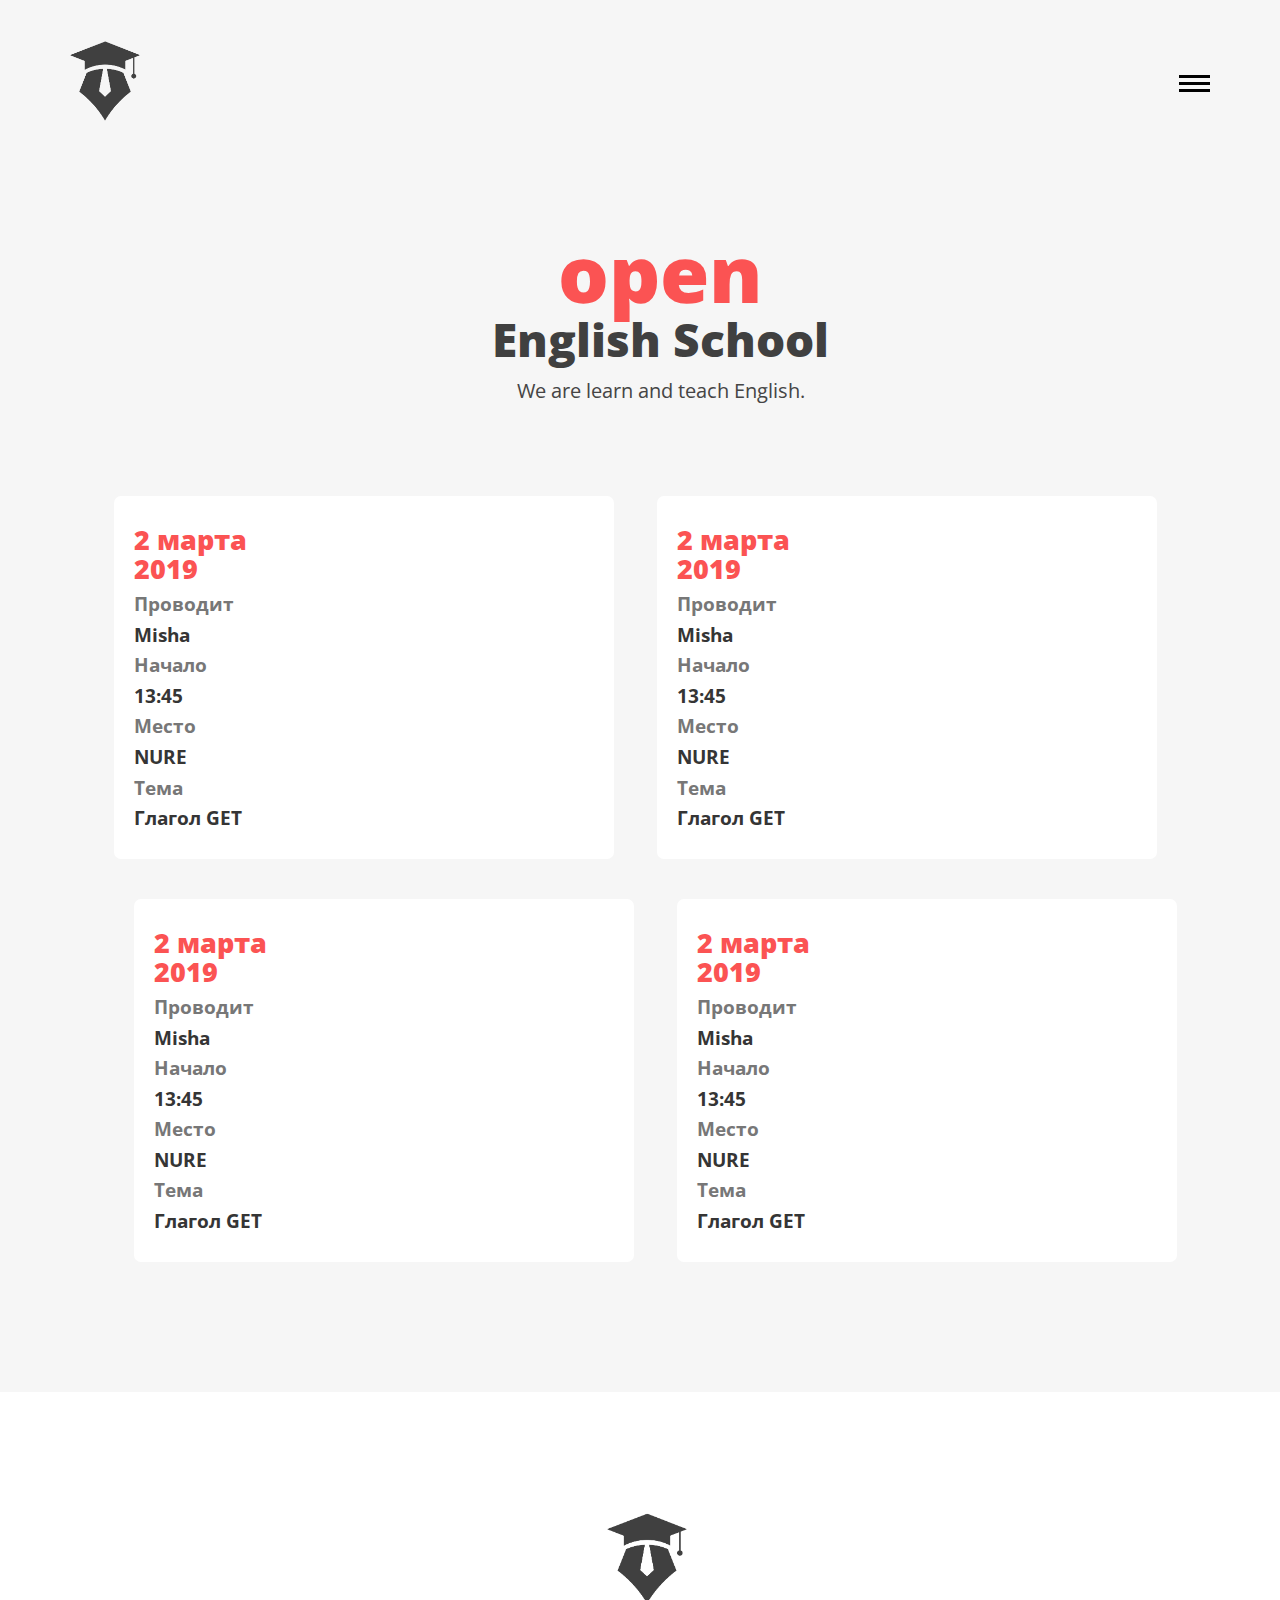
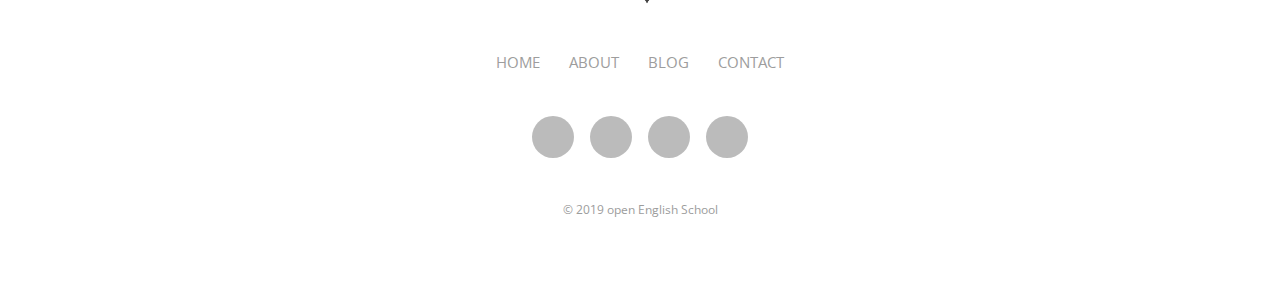
==== commit c2f40dc8: "adding content" ====
--- a/index.html
+++ b/index.html
@@ -35,7 +35,7 @@
             <div id="menu-button" class=""><span></span><span></span><span></span></div>
             <ul class="hidden-castom">
 
-                <li class="nav-active"><a href="index.html" title="Work">Work</a></li>
+                <li class="nav-active"><a href="index.html" title="Work">Home</a></li>
 
                 <li><a href="pages/about.html" title="About">About</a></li>
 
@@ -179,7 +179,7 @@
 
         <ul>
 
-            <li><a href="pages/index.html" title="Work">Work</a></li>
+            <li><a href="pages/index.html" title="Work">Home</a></li>
 
             <li><a href="pages/about.html" title="About">About</a></li>
 
@@ -195,13 +195,13 @@
 
     <ul role="social-icons">
 
-        <li><a href="#"><i class="fab fa-telegram-plane" aria-hidden="true"></i></a></li>
-
-        <li><a href="#"><i class="fab fa-facebook-f" aria-hidden="true"></i></a></li>
-
-        <li><a href="#"><i class="fab fa-linkedin-in" aria-hidden="true"></i></a></li>
-
-        <li><a href="#"><i class="fab fa-instagram" aria-hidden="true"></i></a></li>
+        <li><a href="https://web.telegram.org/#/im?p=g387987607" target="_blank"><i class="fab fa-telegram-plane" aria-hidden="true"></i></a></li>
+
+        <li><a href="https://www.facebook.com/groups/english404" target="_blank"><i class="fab fa-facebook-f" aria-hidden="true"></i></a></li>
+
+        <li><a href="#"><i class="fab fa-youtube" aria-hidden="true" target="_blank"></i></a></li>
+
+        <li><a href="https://www.instagram.com/openenglishschool.kh/" target="_blank"><i class="fab fa-instagram" aria-hidden="true"></i></a></li>
 
     </ul>
 
--- a/css/responsive.css
+++ b/css/responsive.css
@@ -3,9 +3,45 @@
         width: 500px !important;
     }
 }
+@media (max-width: 1024px) {
 
+    main[role="main-home"] article[role="pge-title-content"] header,
+    main[role="main-inner-wrapper"] article[role="pge-title-content"] header{
+        padding-top: 0 !important;
+    }
+    video{
+        width: 100%;
+        height: auto;
+    }
+    main[role="main-home"] article[role="pge-title-content"],
+    main[role="main-inner-wrapper"] article[role="pge-title-content"]{
+        margin-bottom: 0px;
+    }
+    article[role="pge-title-content"].contact-header{
+        padding-bottom: 100px;
+    }
+}
 @media (max-width: 768px) {
     main[role="main-home"] .container .row .card{
         width: 100% !important;
     }
-}+    main[role="main-home"] article[role="pge-title-content"],
+    main[role="main-inner-wrapper"] article[role="pge-title-content"]{
+        margin-bottom: 0;
+    }
+    article[role="pge-title-content"].contact-header{
+        padding-bottom: 100px;
+    }
+}
+/*=========Mobile device L===========*/
+@media (max-width: 425px) {
+    main[role="main-home"] article[role="pge-title-content"],
+    main[role="main-inner-wrapper"] article[role="pge-title-content"]{
+        margin-bottom: 0;
+    }
+    article[role="pge-title-content"].contact-header{
+        padding-bottom: 0;
+    }
+
+}
+
--- a/css/style.css
+++ b/css/style.css
@@ -172,6 +172,7 @@
 }
 
 main[role="main-home"] article[role="pge-title-content"] header div,
+main[role="main-about"] article[role="pge-title-content"] header div,
 main[role="main-inner-wrapper"] article[role="pge-title-content"] header div {
     font-size: 46px;
     line-height: 53px;
@@ -181,6 +182,7 @@
 }
 .contact-header header h2 span,
 main[role="main-home"] article[role="pge-title-content"] header div span,
+main[role="main-about"] article[role="pge-title-content"] header div span,
 main[role="main-inner-wrapper"] article[role="pge-title-content"] header div span {
     display: block;
     font-weight: 800;
@@ -190,6 +192,7 @@
 }
 
 main[role="main-home"] article[role="pge-title-content"] p,
+main[role="main-about"] article[role="pge-title-content"] p,
 main[role="main-inner-wrapper"] article[role="pge-title-content"] p {
     font-size: 20px;
     line-height: 30px;
@@ -228,7 +231,88 @@
     transform: translateY(5%);
     transition: .3s;
 }
-
+/*=========About=========*/
+main[role="main-about"] .about-content {
+    background-color: #fb5353;
+    padding-top: 57px;
+    padding-left: 70px;
+    padding-right: 67px;
+    padding-bottom: 58px
+}
+
+main[role="main-about"] .about-content p {
+    font-size: 17px;
+    line-height: 30px;
+    color: #FFF;
+    padding-bottom: 20px
+}
+
+main[role="main-about"] .thumbnails-pan {
+    padding-top: 30px
+}
+
+main[role="main-about"] .thumbnails-pan section figure {
+    background-color: #FFF;
+    position: relative;
+    overflow: hidden;
+    cursor: pointer
+}
+
+main[role="main-about"] .thumbnails-pan section figure,
+main[role="main-about"] .thumbnails-pan section figure,
+img,
+main[role="main-about"] .thumbnails-pan section figure figcaption,
+section.blog-content figure,
+section.blog-content figure img,
+section.blog-content article {
+    transition-delay: 0s;
+    transition-duration: 0.6s;
+    transition-property: all;
+    transition-timing-function: ease;
+}
+
+main[role="main-about"] .thumbnails-pan section figure figcaption {
+    position: absolute;
+    bottom: -50%;
+    left: 0;
+    right: 0;
+    background-color: #fb5353;
+    margin: 0 69px;
+    text-align: center;
+    color: #FFF;
+    padding-top: 16px;
+    padding-bottom: 27px
+}
+
+main[role="main-about"] .thumbnails-pan section figure figcaption h3 {
+    font-size: 21px;
+    line-height: 22px;
+    font-weight: 300
+}
+
+main[role="main-about"] .thumbnails-pan section figure figcaption h5 {
+    text-transform: uppercase;
+    font-size: 13px;
+    line-height: 14px;
+    font-weight: bold
+}
+
+main[role="main-about"] .thumbnails-pan section figure:hover,
+section.blog-content:hover article {
+    background-color: #fb5353;
+    color: #FFF
+}
+
+main[role="main-about"] .thumbnails-pan section figure:hover img,
+section.blog-content:hover figure img {
+    -webkit-transform: scale3d(1.08, 1.08, 2);
+    transform: scale3d(1.08, 1.08, 2);
+    opacity: 0.5
+}
+
+main[role="main-about"] .thumbnails-pan section figure:hover figcaption {
+    bottom: 0;
+}
 /*========Blog===========*/
 main[role="main-home"] .main-blog section{
     float: left;
@@ -260,6 +344,142 @@
     }
 
 }
+
+/*comments*/
+
+a, a:hover {
+    transition: 0.25s color linear;
+}
+img {
+    filter: grayscale(100%);
+}
+article time, article:hover time, .icon-rocknroll, .like-count {
+    transition: 0.25s opacity linear;
+}
+/*
+ |---------------------------------
+ |
+ | Project Start
+ |
+ |---------------------------------
+ */
+html {
+    font-size: 16px;
+}
+html body .comments{
+    color: #444;
+    font-family: 'Source Sans Pro', sans-serif;
+    font-size: 1rem;
+    font-weight: 300;
+    line-height: 1.65;
+    margin: 50px 0;
+    padding: 0 25px;
+}
+html body .comments {
+    max-width: 450px;
+    margin: 50px auto;
+}
+html body .comments article {
+    position: relative;
+    border-bottom: solid 1px rgba(178, 179, 153, .125);
+    margin: 0 auto 50px auto;
+}
+html body .comments article:last-child {
+    border: none;
+}
+html body .comments article:hover time {
+    opacity: 1;
+}
+html body .comments article img {
+    position: absolute;
+    top: -10px;
+    left: -75px;
+    width: 50px;
+    height: 50px;
+    border-width: 0;
+    border-radius: 100%;
+}
+html body .comments article h4 {
+    display: inline-block;
+    font-weight: 400;
+    margin-bottom: 25px;
+}
+html body .comments article h4 a {
+    color: #404040;
+    text-transform: lowercase;
+    text-decoration: none;
+}
+html body .comments article h4 a:hover {
+    color: #bfbfa8;
+}
+html body .comments article time {
+    color: #545454;
+    margin-left: 1rem;
+    text-transform: uppercase;
+}
+html body .comments article .icon-rocknroll {
+    color: #545454;
+    font-size: 0.85rem;
+}
+html body .comments article .icon-rocknroll:hover {
+    opacity: 0.5;
+}
+html body .comments article time, html body .comments article .like-count, html body .comments article .icon-rocknroll {
+    font-size: 0.75rem;
+    opacity: 0;
+}
+html body .comments article time, html body .comments article .like-count {
+    font-weight: 300;
+}
+html body .comments article p {
+    margin-bottom: 50px;
+}
+html body .comments article p .reply {
+    color: #bfbfa8;
+    cursor: pointer;
+}
+html body .comments article .active {
+    opacity: 1;
+}
+.like-data {
+    float: right;
+}
+.icon-rocknroll {
+    background: none;
+    border: 0;
+    outline: none;
+    cursor: pointer;
+    margin: 0 0.125rem 0 0;
+    padding: 0;
+}
+.comments article:hover .icon-rocknroll, .comments article:hover .like-count {
+    opacity: 1;
+}
+@media (max-width: 650px) {
+    .comments {
+        width: 100%;
+        padding: 0 1rem;
+    }
+    .comments article {
+        width: 90%;
+    }
+    .comments article #profile-photo {
+        position: relative;
+        left: -1rem;
+        display: inline-block;
+        vertical-align: middle;
+    }
+    .comments article h4 {
+        display: inline-block;
+        vertical-align: middle;
+    }
+    .comments article h4 time {
+        display: block;
+        margin-left: 0 !important;
+        opacity: 0.5 !important;
+    }
+}
+
 /*==========Contact===============*/
 article[role="pge-title-content"].contact-header {
     padding-bottom: 218px
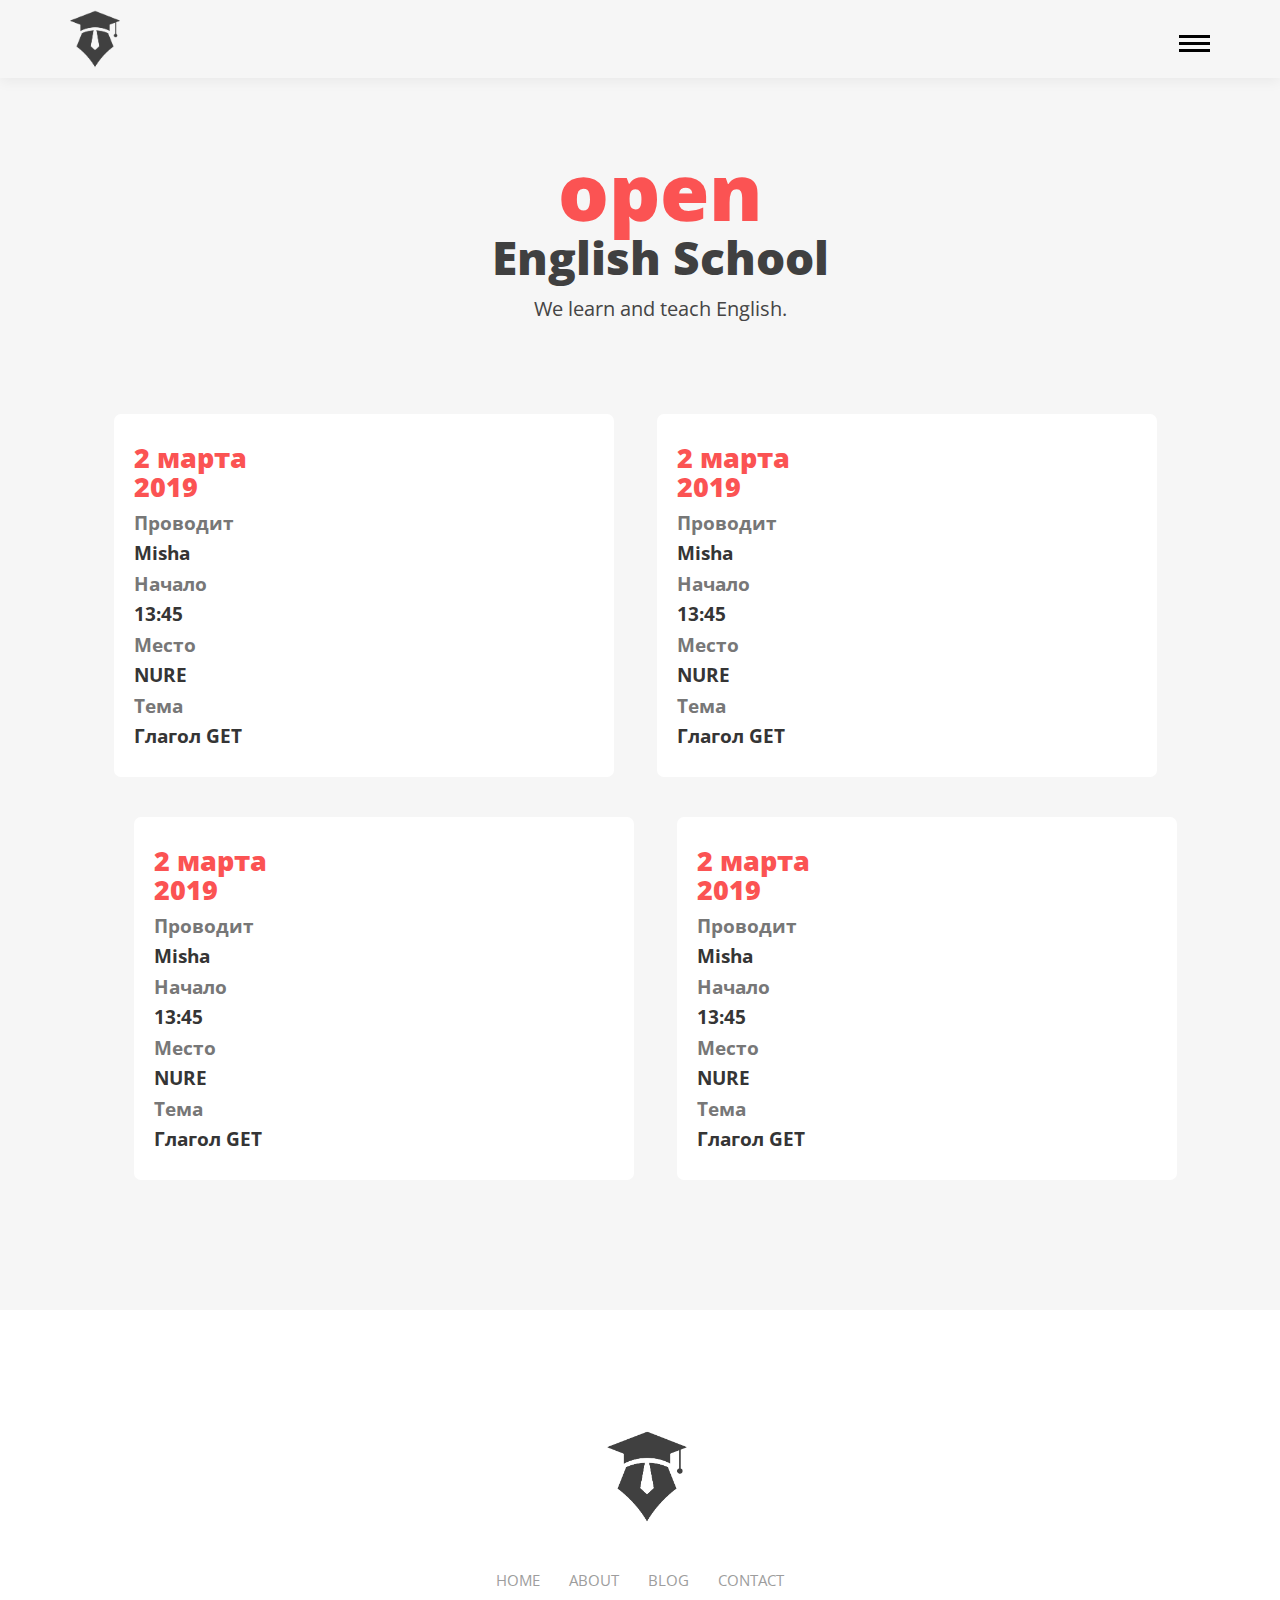
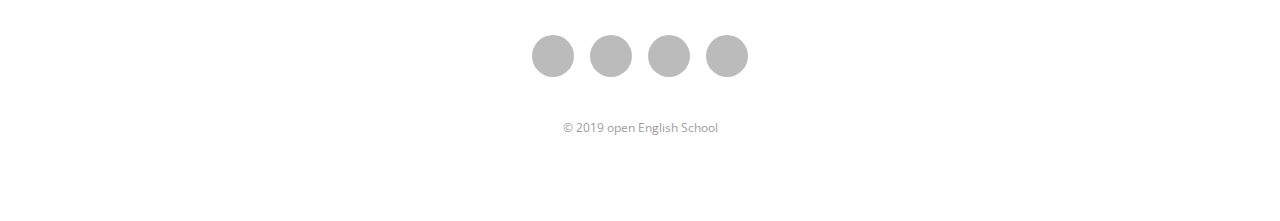
==== commit 2ab39a21: "fixing header" ====
--- a/index.html
+++ b/index.html
@@ -5,6 +5,7 @@
     <meta name="viewport"
           content="width=device-width, user-scalable=no, initial-scale=1.0, maximum-scale=1.0, minimum-scale=1.0">
     <meta http-equiv="X-UA-Compatible" content="ie=edge">
+    <link rel="shortcut icon" href="src/images/favicon.png" type="image/x-icon">
     <link rel="stylesheet" href="css/responsive.css">
     <link rel="stylesheet" href="css/style.css">
     <link rel="stylesheet" href="css/set2.css">
@@ -23,7 +24,7 @@
 
         <div id="logo">
 
-            <a href="index.html" title="open-english"><img src="src/images/logo-englcl.png" title="Open Speaking Club" alt="Open Speaking Club" width="70"/></a>
+            <a href="index.html" title="open-english"><img src="src/images/logo-englcl.png" title="Open Speaking Club" alt="Open Speaking Club" width="50"/></a>
 
         </div>
 
@@ -54,7 +55,7 @@
 </header>
 
 <main role="main-home" class="container">
-    <div class="row">
+    <div class="row slideInUp">
 
         <section class="col-md-12 grid">
 
@@ -66,7 +67,7 @@
 
                 </header>
 
-                <p>We are learn and teach English.</p>
+                <p>We learn and teach English.</p>
 
             </article>
 
@@ -209,6 +210,6 @@
 
 </footer>
 <script src="js/nav.js"></script>
-
+<script src="js/effects.js"></script>
 </body>
 </html>--- a/css/responsive.css
+++ b/css/responsive.css
@@ -43,5 +43,8 @@
         padding-bottom: 0;
     }
 
+
+
+
 }
 
--- a/css/style.css
+++ b/css/style.css
@@ -9,11 +9,19 @@
     /*display:none;*/
     top: -200% !important;
 }
+
 /*===== Header ===*/
 
 header[role="header"] {
-    padding-top: 40px;
-    padding-bottom: 40px;
+    position: fixed;
+    width: 100%;
+    -webkit-box-shadow: 0 4px 12px 0 rgba(0,0,0,.05);
+    -moz-box-shadow: 0 4px 12px 0 rgba(0,0,0,.05);
+    box-shadow: 0 4px 12px 0 rgba(0,0,0,.05);
+    background-color: rgb(246, 246, 246);
+    padding-top: 10px;
+    padding-bottom: 10px;
+    z-index: 100;
 }
 
 header[role="header"] .container>div#logo {
@@ -79,7 +87,7 @@
 }
 
 header[role="header"] nav #menu-button {
-    margin-top: 35px;
+    margin-top: 25px;
     width: 31px;
     font-size: 0;
     float: right;
@@ -155,7 +163,9 @@
 /*===== main ===*/
 
 main[role="main-home"],
-main[role="main-inner-wrapper"] {
+main[role="main-about"],
+main[role="main-inner-wrapper"]{
+    padding-top: 80px;
     padding-bottom: 90px;
 }
 
